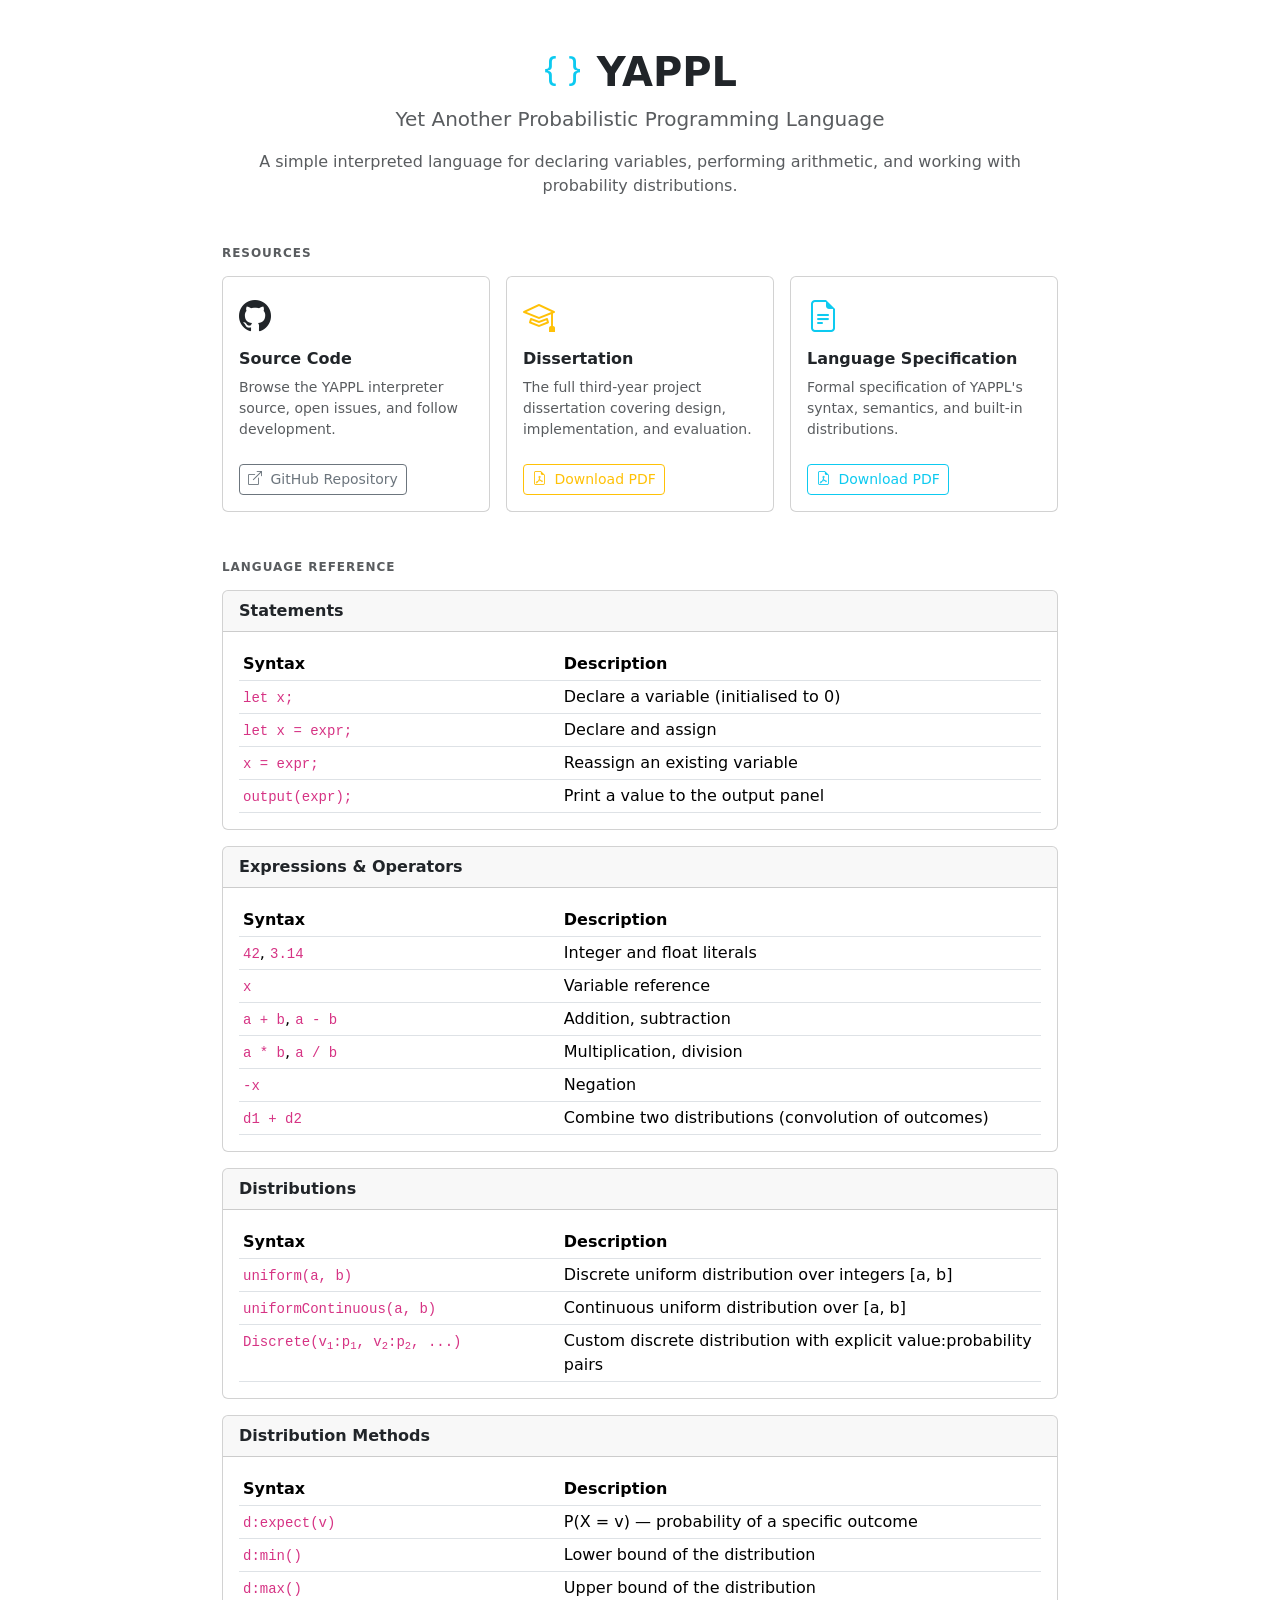
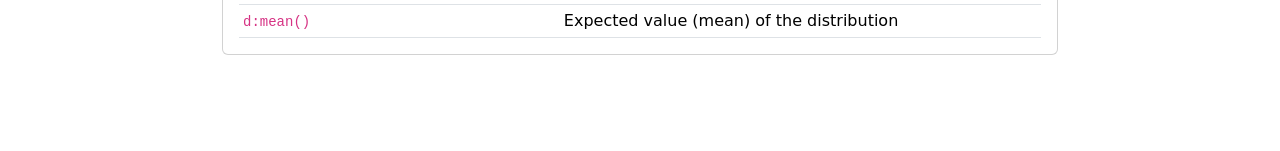
==== static/documentation.html @ 939eedd5 "Docker pls work" ====
<!DOCTYPE html>
<html lang="en">
<head>
    <meta charset="utf-8">
    <meta name="viewport" content="width=device-width, initial-scale=1">
    <title>YAPPL — Documentation</title>
    <!-- Bootstrap 5 -->
    <link rel="stylesheet" href="https://cdn.jsdelivr.net/npm/bootstrap@5.3.3/dist/css/bootstrap.min.css">
    <link rel="stylesheet" href="https://cdn.jsdelivr.net/npm/bootstrap-icons@1.11.3/font/bootstrap-icons.min.css">
    <link rel="stylesheet" href="/style.css">
    <!-- Shared navbar (sets theme immediately, injects navbar on DOMContentLoaded) -->
    <script src="/navbar.js"></script>
</head>
<body>
    <!-- navbar injected here by navbar.js -->

    <div class="container py-5" style="max-width: 860px;">

        <!-- Hero -->
        <div class="mb-5 text-center">
            <h1 class="fw-bold display-6">
                <i class="bi bi-braces text-info"></i> YAPPL
            </h1>
            <p class="lead text-muted">Yet Another Probabilistic Programming Language</p>
            <p class="text-muted">
                A simple interpreted language for declaring variables, performing arithmetic,
                and working with probability distributions.
            </p>
        </div>

        <!-- Resource cards -->
        <h5 class="fw-semibold mb-3 text-muted text-uppercase" style="font-size: 0.75rem; letter-spacing: 0.08em;">
            Resources
        </h5>
        <div class="row g-3 mb-5">

            <!-- GitHub -->
            <div class="col-md-4">
                <div class="card h-100">
                    <div class="card-body d-flex flex-column align-items-start gap-2">
                        <i class="bi bi-github fs-2"></i>
                        <h6 class="card-title mb-0 fw-semibold">Source Code</h6>
                        <p class="card-text small text-muted flex-grow-1">
                            Browse the YAPPL interpreter source, open issues, and follow development.
                        </p>
                        <a href="https://github.com/RexMortem/3YP"
                           target="_blank"
                           rel="noopener noreferrer"
                           class="btn btn-sm btn-outline-secondary">
                            <i class="bi bi-box-arrow-up-right me-1"></i> GitHub Repository
                        </a>
                    </div>
                </div>
            </div>

            <!-- Dissertation -->
            <div class="col-md-4">
                <div class="card h-100">
                    <div class="card-body d-flex flex-column align-items-start gap-2">
                        <i class="bi bi-mortarboard fs-2 text-warning"></i>
                        <h6 class="card-title mb-0 fw-semibold">Dissertation</h6>
                        <p class="card-text small text-muted flex-grow-1">
                            The full third-year project dissertation covering design, implementation, and evaluation.
                        </p>
                        <a href="/dissertation.pdf"
                           download
                           class="btn btn-sm btn-outline-warning">
                            <i class="bi bi-file-earmark-pdf me-1"></i> Download PDF
                        </a>
                    </div>
                </div>
            </div>

            <!-- Language Specification -->
            <div class="col-md-4">
                <div class="card h-100">
                    <div class="card-body d-flex flex-column align-items-start gap-2">
                        <i class="bi bi-file-earmark-text fs-2 text-info"></i>
                        <h6 class="card-title mb-0 fw-semibold">Language Specification</h6>
                        <p class="card-text small text-muted flex-grow-1">
                            Formal specification of YAPPL's syntax, semantics, and built-in distributions.
                        </p>
                        <a href="/language-spec.pdf"
                           download
                           class="btn btn-sm btn-outline-info">
                            <i class="bi bi-file-earmark-pdf me-1"></i> Download PDF
                        </a>
                    </div>
                </div>
            </div>

        </div>

        <!-- Language Reference -->
        <h5 class="fw-semibold mb-3 text-muted text-uppercase" style="font-size: 0.75rem; letter-spacing: 0.08em;">
            Language Reference
        </h5>

        <div class="card mb-3">
            <div class="card-header fw-semibold">Statements</div>
            <div class="card-body">
                <table class="table table-sm mb-0">
                    <thead>
                        <tr>
                            <th style="width:40%">Syntax</th>
                            <th>Description</th>
                        </tr>
                    </thead>
                    <tbody>
                        <tr><td><code>let x;</code></td><td>Declare a variable (initialised to 0)</td></tr>
                        <tr><td><code>let x = expr;</code></td><td>Declare and assign</td></tr>
                        <tr><td><code>x = expr;</code></td><td>Reassign an existing variable</td></tr>
                        <tr><td><code>output(expr);</code></td><td>Print a value to the output panel</td></tr>
                    </tbody>
                </table>
            </div>
        </div>

        <div class="card mb-3">
            <div class="card-header fw-semibold">Expressions &amp; Operators</div>
            <div class="card-body">
                <table class="table table-sm mb-0">
                    <thead>
                        <tr><th style="width:40%">Syntax</th><th>Description</th></tr>
                    </thead>
                    <tbody>
                        <tr><td><code>42</code>, <code>3.14</code></td><td>Integer and float literals</td></tr>
                        <tr><td><code>x</code></td><td>Variable reference</td></tr>
                        <tr><td><code>a + b</code>, <code>a - b</code></td><td>Addition, subtraction</td></tr>
                        <tr><td><code>a * b</code>, <code>a / b</code></td><td>Multiplication, division</td></tr>
                        <tr><td><code>-x</code></td><td>Negation</td></tr>
                        <tr><td><code>d1 + d2</code></td><td>Combine two distributions (convolution of outcomes)</td></tr>
                    </tbody>
                </table>
            </div>
        </div>

        <div class="card mb-3">
            <div class="card-header fw-semibold">Distributions</div>
            <div class="card-body">
                <table class="table table-sm mb-0">
                    <thead>
                        <tr><th style="width:40%">Syntax</th><th>Description</th></tr>
                    </thead>
                    <tbody>
                        <tr>
                            <td><code>uniform(a, b)</code></td>
                            <td>Discrete uniform distribution over integers [a, b]</td>
                        </tr>
                        <tr>
                            <td><code>uniformContinuous(a, b)</code></td>
                            <td>Continuous uniform distribution over [a, b]</td>
                        </tr>
                        <tr>
                            <td><code>Discrete(v<sub>1</sub>:p<sub>1</sub>, v<sub>2</sub>:p<sub>2</sub>, ...)</code></td>
                            <td>Custom discrete distribution with explicit value:probability pairs</td>
                        </tr>
                    </tbody>
                </table>
            </div>
        </div>

        <div class="card mb-5">
            <div class="card-header fw-semibold">Distribution Methods</div>
            <div class="card-body">
                <table class="table table-sm mb-0">
                    <thead>
                        <tr><th style="width:40%">Syntax</th><th>Description</th></tr>
                    </thead>
                    <tbody>
                        <tr><td><code>d:expect(v)</code></td><td>P(X = v) — probability of a specific outcome</td></tr>
                        <tr><td><code>d:min()</code></td><td>Lower bound of the distribution</td></tr>
                        <tr><td><code>d:max()</code></td><td>Upper bound of the distribution</td></tr>
                        <tr><td><code>d:mean()</code></td><td>Expected value (mean) of the distribution</td></tr>
                    </tbody>
                </table>
            </div>
        </div>

    </div>

    <!-- Bootstrap JS -->
    <script src="https://cdn.jsdelivr.net/npm/bootstrap@5.3.3/dist/js/bootstrap.bundle.min.js"></script>
</body>
</html>
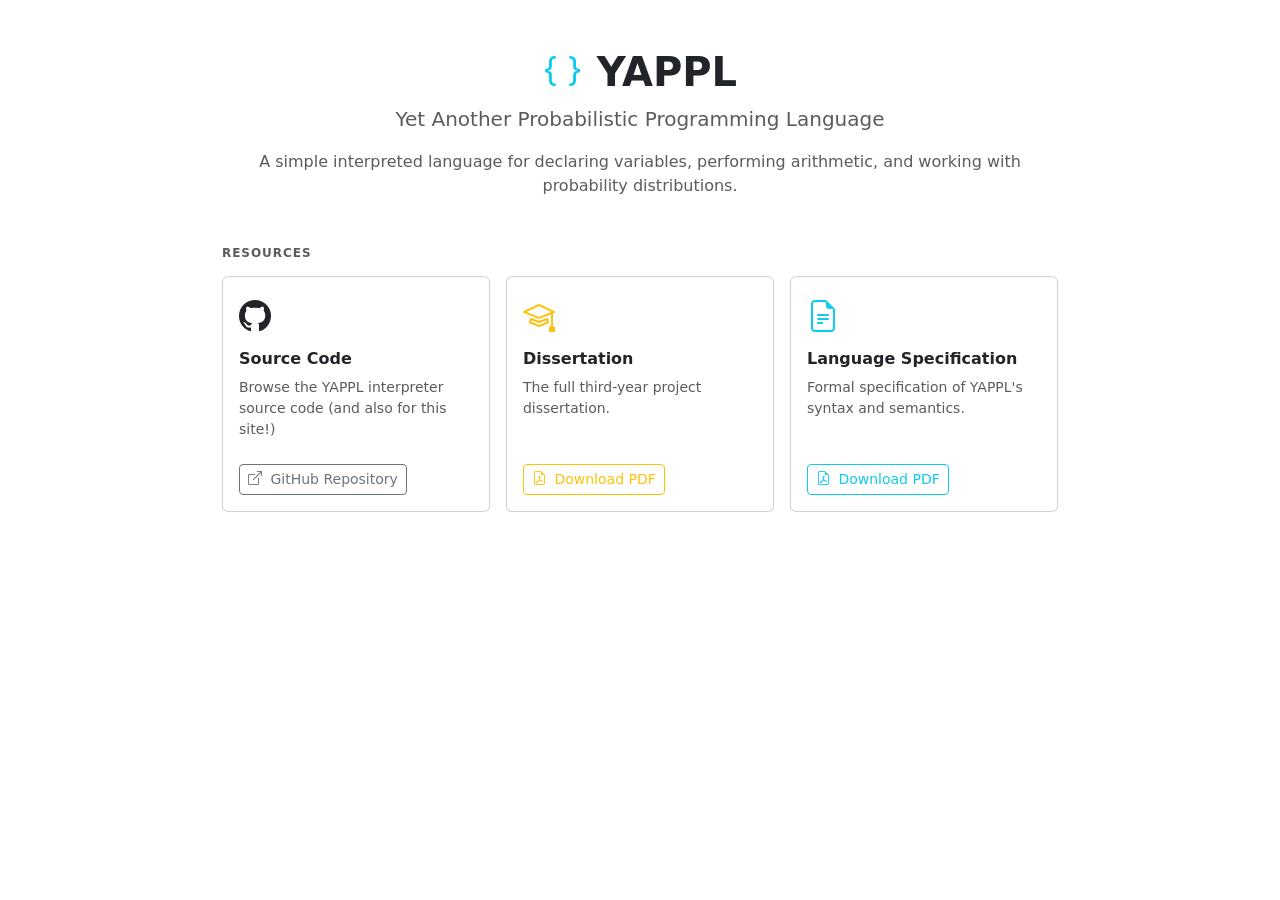
==== commit cd6ff87b: "DONE" ====
--- a/static/documentation.html
+++ b/static/documentation.html
@@ -3,7 +3,8 @@
 <head>
     <meta charset="utf-8">
     <meta name="viewport" content="width=device-width, initial-scale=1">
-    <title>YAPPL — Documentation</title>
+    <title>YAPPL Documentation</title>
+    <link rel="icon" type="image/png" href="/yappl_logo.png">
     <!-- Bootstrap 5 -->
     <link rel="stylesheet" href="https://cdn.jsdelivr.net/npm/bootstrap@5.3.3/dist/css/bootstrap.min.css">
     <link rel="stylesheet" href="https://cdn.jsdelivr.net/npm/bootstrap-icons@1.11.3/font/bootstrap-icons.min.css">
@@ -41,7 +42,7 @@
                         <i class="bi bi-github fs-2"></i>
                         <h6 class="card-title mb-0 fw-semibold">Source Code</h6>
                         <p class="card-text small text-muted flex-grow-1">
-                            Browse the YAPPL interpreter source, open issues, and follow development.
+                            Browse the YAPPL interpreter source code (and also for this site!)
                         </p>
                         <a href="https://github.com/RexMortem/3YP"
                            target="_blank"
@@ -60,7 +61,7 @@
                         <i class="bi bi-mortarboard fs-2 text-warning"></i>
                         <h6 class="card-title mb-0 fw-semibold">Dissertation</h6>
                         <p class="card-text small text-muted flex-grow-1">
-                            The full third-year project dissertation covering design, implementation, and evaluation.
+                            The full third-year project dissertation.
                         </p>
                         <a href="/dissertation.pdf"
                            download
@@ -78,7 +79,7 @@
                         <i class="bi bi-file-earmark-text fs-2 text-info"></i>
                         <h6 class="card-title mb-0 fw-semibold">Language Specification</h6>
                         <p class="card-text small text-muted flex-grow-1">
-                            Formal specification of YAPPL's syntax, semantics, and built-in distributions.
+                            Formal specification of YAPPL's syntax and semantics.
                         </p>
                         <a href="/language-spec.pdf"
                            download
@@ -91,92 +92,6 @@
 
         </div>
 
-        <!-- Language Reference -->
-        <h5 class="fw-semibold mb-3 text-muted text-uppercase" style="font-size: 0.75rem; letter-spacing: 0.08em;">
-            Language Reference
-        </h5>
-
-        <div class="card mb-3">
-            <div class="card-header fw-semibold">Statements</div>
-            <div class="card-body">
-                <table class="table table-sm mb-0">
-                    <thead>
-                        <tr>
-                            <th style="width:40%">Syntax</th>
-                            <th>Description</th>
-                        </tr>
-                    </thead>
-                    <tbody>
-                        <tr><td><code>let x;</code></td><td>Declare a variable (initialised to 0)</td></tr>
-                        <tr><td><code>let x = expr;</code></td><td>Declare and assign</td></tr>
-                        <tr><td><code>x = expr;</code></td><td>Reassign an existing variable</td></tr>
-                        <tr><td><code>output(expr);</code></td><td>Print a value to the output panel</td></tr>
-                    </tbody>
-                </table>
-            </div>
-        </div>
-
-        <div class="card mb-3">
-            <div class="card-header fw-semibold">Expressions &amp; Operators</div>
-            <div class="card-body">
-                <table class="table table-sm mb-0">
-                    <thead>
-                        <tr><th style="width:40%">Syntax</th><th>Description</th></tr>
-                    </thead>
-                    <tbody>
-                        <tr><td><code>42</code>, <code>3.14</code></td><td>Integer and float literals</td></tr>
-                        <tr><td><code>x</code></td><td>Variable reference</td></tr>
-                        <tr><td><code>a + b</code>, <code>a - b</code></td><td>Addition, subtraction</td></tr>
-                        <tr><td><code>a * b</code>, <code>a / b</code></td><td>Multiplication, division</td></tr>
-                        <tr><td><code>-x</code></td><td>Negation</td></tr>
-                        <tr><td><code>d1 + d2</code></td><td>Combine two distributions (convolution of outcomes)</td></tr>
-                    </tbody>
-                </table>
-            </div>
-        </div>
-
-        <div class="card mb-3">
-            <div class="card-header fw-semibold">Distributions</div>
-            <div class="card-body">
-                <table class="table table-sm mb-0">
-                    <thead>
-                        <tr><th style="width:40%">Syntax</th><th>Description</th></tr>
-                    </thead>
-                    <tbody>
-                        <tr>
-                            <td><code>uniform(a, b)</code></td>
-                            <td>Discrete uniform distribution over integers [a, b]</td>
-                        </tr>
-                        <tr>
-                            <td><code>uniformContinuous(a, b)</code></td>
-                            <td>Continuous uniform distribution over [a, b]</td>
-                        </tr>
-                        <tr>
-                            <td><code>Discrete(v<sub>1</sub>:p<sub>1</sub>, v<sub>2</sub>:p<sub>2</sub>, ...)</code></td>
-                            <td>Custom discrete distribution with explicit value:probability pairs</td>
-                        </tr>
-                    </tbody>
-                </table>
-            </div>
-        </div>
-
-        <div class="card mb-5">
-            <div class="card-header fw-semibold">Distribution Methods</div>
-            <div class="card-body">
-                <table class="table table-sm mb-0">
-                    <thead>
-                        <tr><th style="width:40%">Syntax</th><th>Description</th></tr>
-                    </thead>
-                    <tbody>
-                        <tr><td><code>d:expect(v)</code></td><td>P(X = v) — probability of a specific outcome</td></tr>
-                        <tr><td><code>d:min()</code></td><td>Lower bound of the distribution</td></tr>
-                        <tr><td><code>d:max()</code></td><td>Upper bound of the distribution</td></tr>
-                        <tr><td><code>d:mean()</code></td><td>Expected value (mean) of the distribution</td></tr>
-                    </tbody>
-                </table>
-            </div>
-        </div>
-
     </div>
 
     <!-- Bootstrap JS -->
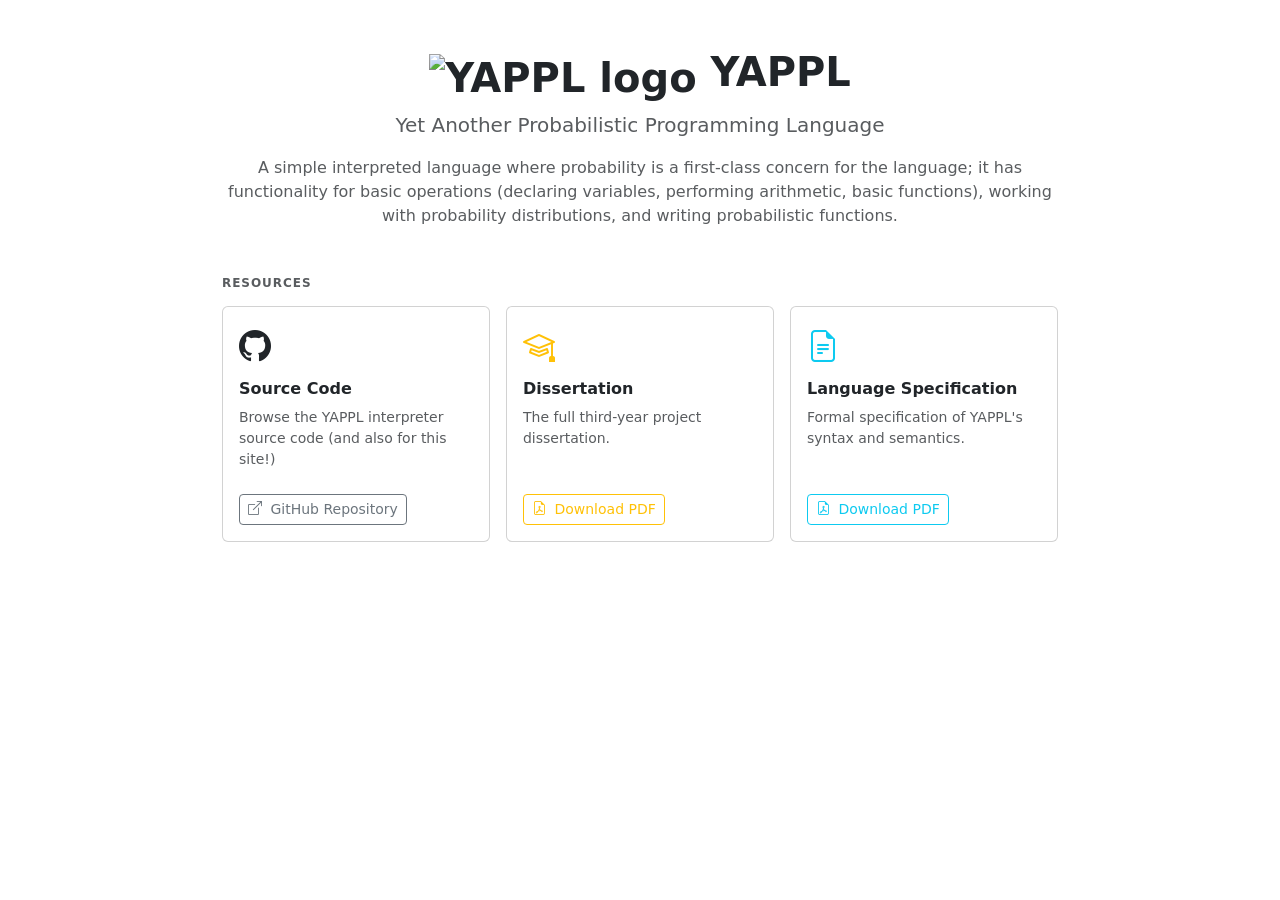
==== commit b393748a: "Consistency: made formatting more consistent (it was bugging me)" ====
--- a/static/documentation.html
+++ b/static/documentation.html
@@ -20,12 +20,13 @@
         <!-- Hero -->
         <div class="mb-5 text-center">
             <h1 class="fw-bold display-6">
-                <i class="bi bi-braces text-info"></i> YAPPL
+                <img src="/yappl_logo.png" alt="YAPPL logo" style="height:1em;vertical-align:-0.15em;object-fit:contain;"> YAPPL
             </h1>
             <p class="lead text-muted">Yet Another Probabilistic Programming Language</p>
             <p class="text-muted">
-                A simple interpreted language for declaring variables, performing arithmetic,
-                and working with probability distributions.
+                A simple interpreted language where probability is a first-class concern for the language;
+                it has functionality for basic operations (declaring variables, performing arithmetic, basic functions), 
+                working with probability distributions, and writing probabilistic functions.
             </p>
         </div>
 
@@ -63,7 +64,7 @@
                         <p class="card-text small text-muted flex-grow-1">
                             The full third-year project dissertation.
                         </p>
-                        <a href="/dissertation.pdf"
+                        <a href="/Dissertation.pdf"
                            download
                            class="btn btn-sm btn-outline-warning">
                             <i class="bi bi-file-earmark-pdf me-1"></i> Download PDF
@@ -81,7 +82,7 @@
                         <p class="card-text small text-muted flex-grow-1">
                             Formal specification of YAPPL's syntax and semantics.
                         </p>
-                        <a href="/language-spec.pdf"
+                        <a href="/Specification.pdf"
                            download
                            class="btn btn-sm btn-outline-info">
                             <i class="bi bi-file-earmark-pdf me-1"></i> Download PDF
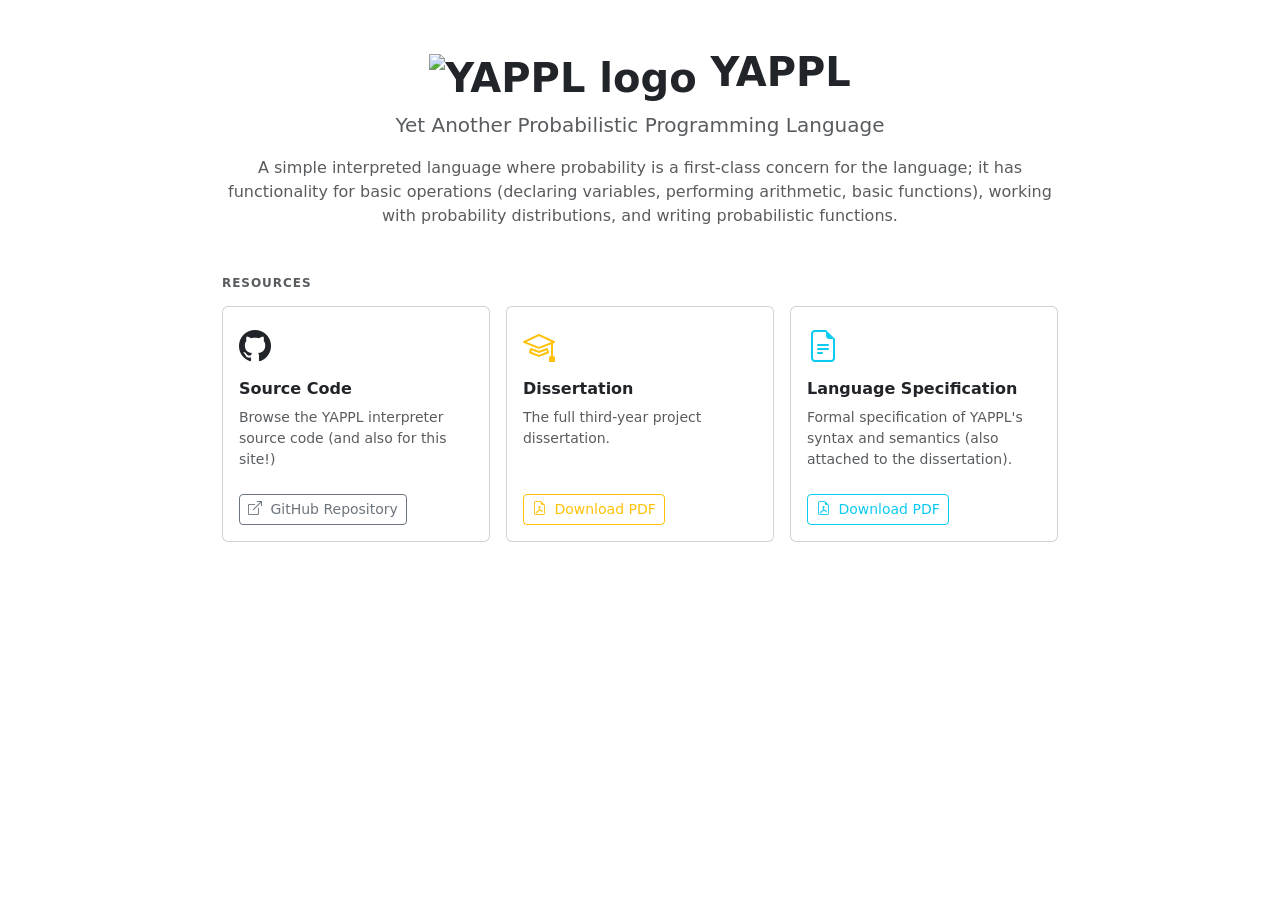
==== commit eaf01694: "Slight changes" ====
--- a/static/documentation.html
+++ b/static/documentation.html
@@ -80,7 +80,7 @@
                         <i class="bi bi-file-earmark-text fs-2 text-info"></i>
                         <h6 class="card-title mb-0 fw-semibold">Language Specification</h6>
                         <p class="card-text small text-muted flex-grow-1">
-                            Formal specification of YAPPL's syntax and semantics.
+                            Formal specification of YAPPL's syntax and semantics (also attached to the dissertation).
                         </p>
                         <a href="/Specification.pdf"
                            download
